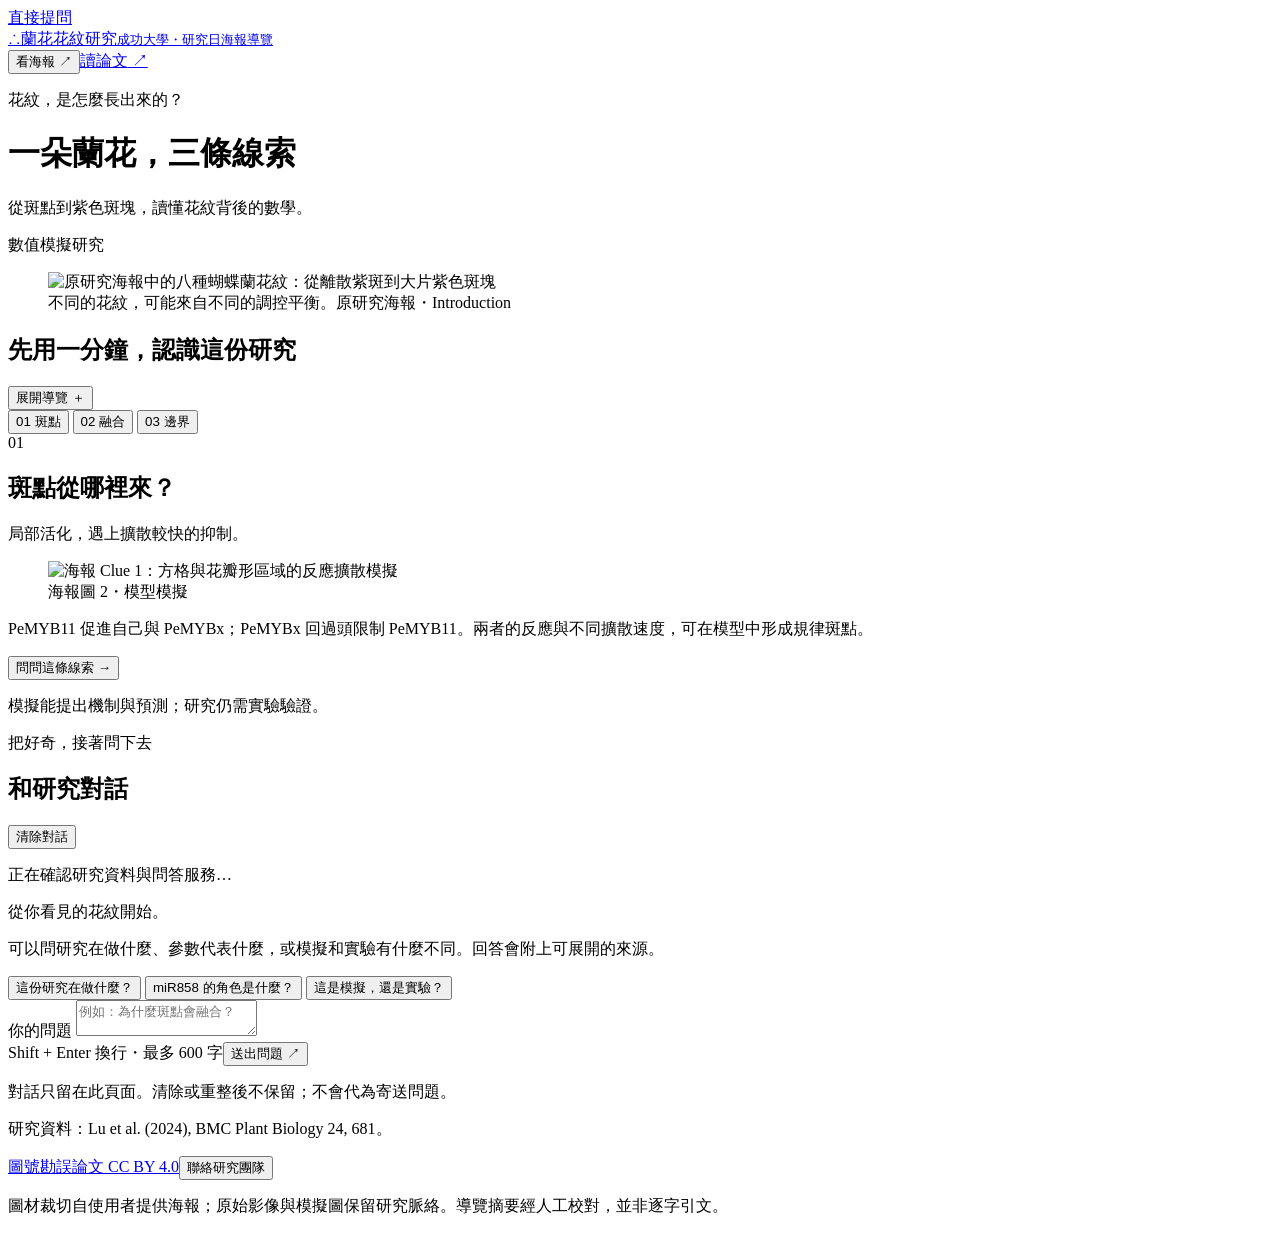
==== orchid/static/index.html @ 3900ee14 "feat: add orchid poster RAG guide v0.1.0" ====
<!doctype html>
<html lang="zh-Hant-TW">
<head>
  <meta charset="utf-8">
  <meta name="viewport" content="width=device-width,initial-scale=1,viewport-fit=cover">
  <meta name="theme-color" content="#f6f3f5">
  <meta name="description" content="蘭花研究日海報導覽。從三條線索理解反應擴散模型，並透過有來源的本機問答探索花紋。">
  <title>蘭花花紋研究｜一朵蘭花，三條線索</title>
  <link rel="stylesheet" href="/style.css">
  <script src="/app.js" defer></script>
</head>
<body>
  <a class="skip" href="#question">直接提問</a>
  <header class="site-header">
    <a href="/" class="wordmark"><span class="mark" aria-hidden="true">∴</span><span>蘭花花紋研究<small>成功大學・研究日海報導覽</small></span></a>
    <nav aria-label="研究資料"><button type="button" id="poster-open">看海報<span aria-hidden="true"> ↗</span></button><a href="https://link.springer.com/article/10.1186/s12870-024-05305-z" target="_blank" rel="noopener noreferrer">讀論文<span aria-hidden="true"> ↗</span></a></nav>
  </header>
  <main class="canvas">
    <div class="heading-row"><div><p class="eyebrow">花紋，是怎麼長出來的？</p><h1>一朵蘭花，三條線索</h1><p class="subtitle">從斑點到紫色斑塊，讀懂花紋背後的數學。</p></div><span class="research-tag">數值模擬研究</span></div>
    <div class="workspace">
      <section class="field-guide" aria-labelledby="guide-heading">
        <figure class="flower-plate"><img src="/assets/flowers.webp" alt="原研究海報中的八種蝴蝶蘭花紋：從離散紫斑到大片紫色斑塊" width="964" height="480"><figcaption>不同的花紋，可能來自不同的調控平衡。<span>原研究海報・Introduction</span></figcaption></figure>
        <div class="intro-row"><h2 id="guide-heading">先用一分鐘，認識這份研究</h2><button type="button" id="intro-toggle" aria-expanded="false" aria-controls="intro-detail">展開導覽 <span aria-hidden="true">＋</span></button></div>
        <div id="intro-detail" class="intro-detail" hidden><p id="intro-text">這份研究以反應擴散模型探索蝴蝶蘭花紋，預測仍需實驗驗證。</p><div id="intro-sources" class="source-row"></div></div>
        <div class="clue-tabs" role="tablist" aria-label="研究的三條線索">
          <button role="tab" id="tab-clue1" aria-controls="clue-panel" aria-selected="true" data-clue="0">01 斑點</button>
          <button role="tab" id="tab-clue2" aria-controls="clue-panel" aria-selected="false" data-clue="1" tabindex="-1">02 融合</button>
          <button role="tab" id="tab-clue3" aria-controls="clue-panel" aria-selected="false" data-clue="2" tabindex="-1">03 邊界</button>
        </div>
        <article id="clue-panel" role="tabpanel" aria-labelledby="tab-clue1" class="clue-panel">
          <div class="clue-heading"><span id="clue-number">01</span><div><h2 id="clue-title">斑點從哪裡來？</h2><p id="clue-summary">局部活化，遇上擴散較快的抑制。</p></div></div>
          <figure class="clue-figure"><img id="clue-image" src="/assets/clue1.webp" alt="海報 Clue 1：方格與花瓣形區域的反應擴散模擬" width="1400" height="430" loading="lazy"><figcaption id="clue-caption">海報圖 2・模型模擬</figcaption></figure>
          <p id="clue-detail">PeMYB11 促進自己與 PeMYBx；PeMYBx 回過頭限制 PeMYB11。兩者的反應與不同擴散速度，可在模型中形成規律斑點。</p>
          <div id="clue-sources" class="source-row"></div>
          <button type="button" class="ask-clue" id="ask-clue">問問這條線索 <span aria-hidden="true">→</span></button>
        </article>
        <p class="evidence-note">模擬能提出機制與預測；研究仍需實驗驗證。</p>
      </section>
      <section class="conversation" aria-labelledby="chat-heading">
        <div class="chat-title"><div><p class="eyebrow">把好奇，接著問下去</p><h2 id="chat-heading">和研究對話</h2></div><button type="button" id="clear-chat">清除對話</button></div>
        <p id="health" class="health" role="status">正在確認研究資料與問答服務…</p>
        <div id="messages" class="messages" role="log" aria-label="問答內容" aria-live="polite">
          <div class="welcome"><p>從你看見的花紋開始。</p><p>可以問研究在做什麼、參數代表什麼，或模擬和實驗有什麼不同。回答會附上可展開的來源。</p></div>
        </div>
        <div id="suggestions" class="suggestions" aria-label="建議問題">
          <button type="button" data-question="用簡單的方式介紹這份研究在做什麼。">這份研究在做什麼？</button>
          <button type="button" data-question="miR858 在模型中扮演什麼角色？">miR858 的角色是什麼？</button>
          <button type="button" data-question="這些花紋已經經過生物實驗驗證了嗎？">這是模擬，還是實驗？</button>
        </div>
        <form id="chat-form">
          <label for="question">你的問題</label>
          <textarea id="question" name="question" rows="2" maxlength="600" placeholder="例如：為什麼斑點會融合？" required></textarea>
          <div class="composer-bottom"><span id="input-help">Shift + Enter 換行・最多 600 字</span><button type="submit" id="send">送出問題 <span aria-hidden="true">↗</span></button></div>
          <p id="form-error" class="form-error" role="alert" hidden></p>
        </form>
        <p class="privacy">對話只留在此頁面。清除或重整後不保留；不會代為寄送問題。</p>
      </section>
    </div>
    <footer><p>研究資料：Lu et al. (2024), BMC Plant Biology 24, 681。</p><div><a href="https://link.springer.com/article/10.1186/s12870-024-05475-w" target="_blank" rel="noopener noreferrer">圖號勘誤</a><a href="https://creativecommons.org/licenses/by/4.0/" target="_blank" rel="noopener noreferrer">論文 CC BY 4.0</a><button type="button" data-source="P16">聯絡研究團隊</button></div><p class="credit">圖材裁切自使用者提供海報；原始影像與模擬圖保留研究脈絡。導覽摘要經人工校對，並非逐字引文。</p></footer>
  </main>
  <dialog id="source-dialog" aria-labelledby="source-title"><div class="dialog-head"><h2 id="source-title">來源資料</h2><button type="button" data-close="source-dialog" aria-label="關閉來源">關閉 ×</button></div><div id="source-content"></div></dialog>
  <dialog id="poster-dialog" class="poster-dialog" aria-labelledby="poster-title"><div class="dialog-head"><h2 id="poster-title">研究日海報</h2><button type="button" data-close="poster-dialog" aria-label="關閉海報">關閉 ×</button></div><p>海報圖 1–4 與論文圖號獨立。<a href="/api/documents/poster" target="_blank" rel="noopener noreferrer">開啟原始 PDF ↗</a></p><div class="poster-zoom"><img src="/assets/poster.png" alt="完整研究日海報：Introduction、Methods、三條線索與研究限制" width="1192" height="1684" loading="lazy"></div></dialog>
  <noscript><div class="noscript">三條線索的完整互動與問答需要 JavaScript。你仍可<a href="/api/documents/poster">閱讀完整研究海報 PDF</a>。</div></noscript>
</body>
</html>
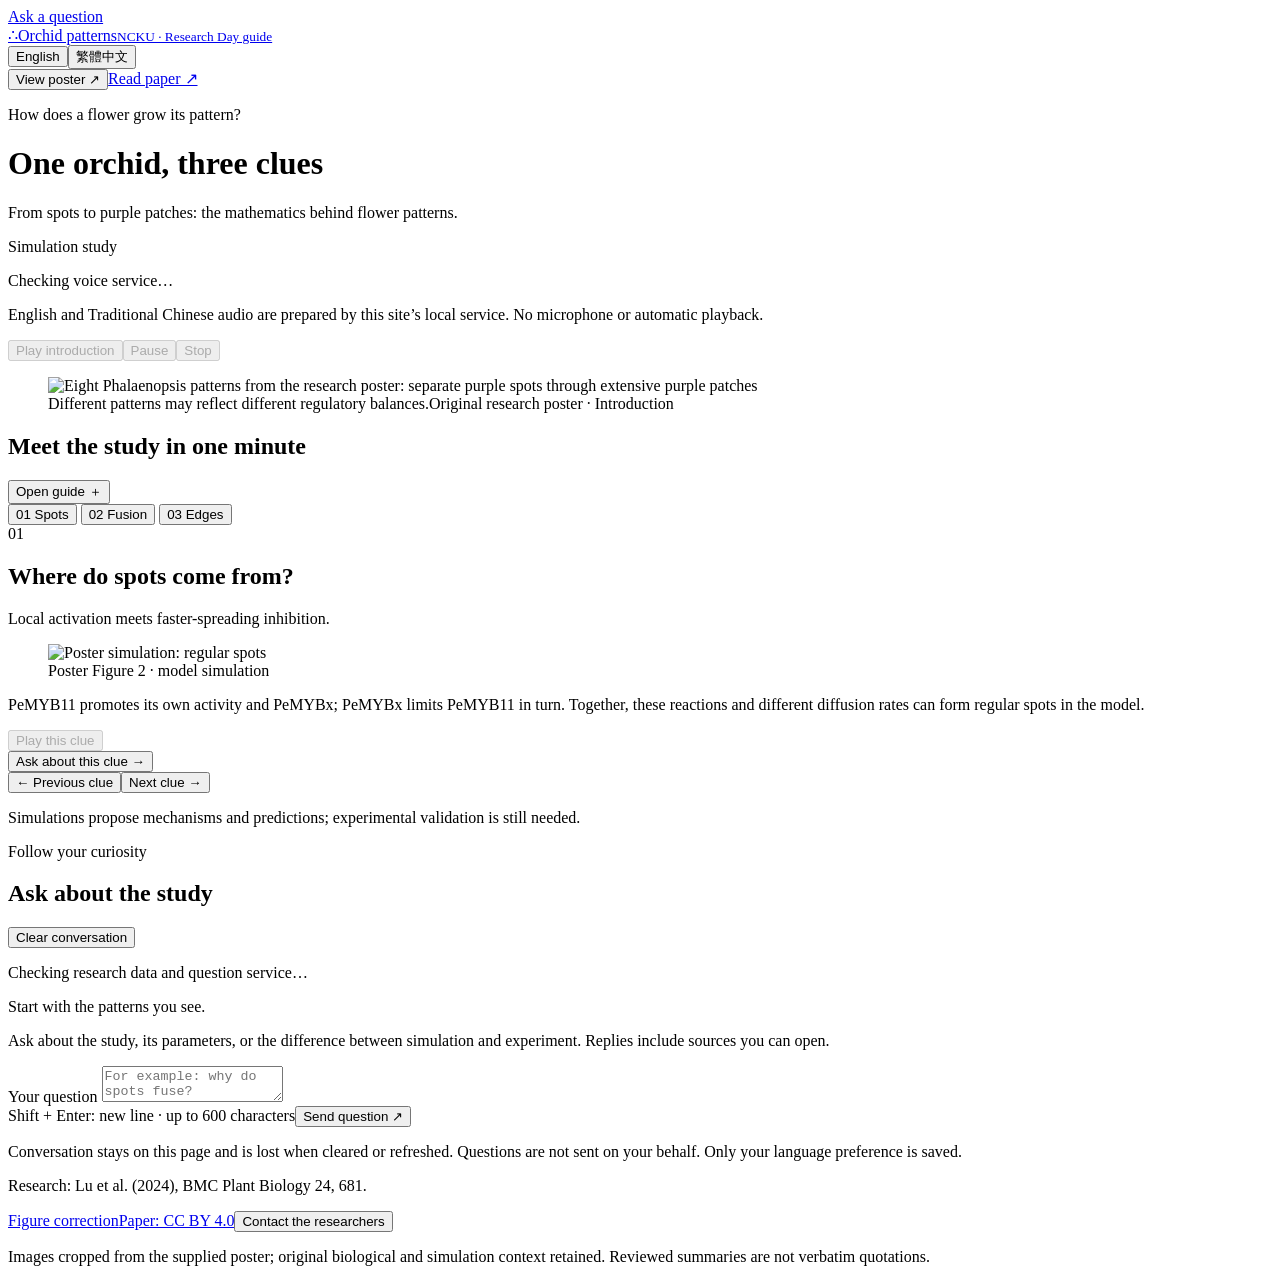
==== commit 31406822: "feat: preserve bilingual local audio guide baseline Add English-default and Traditional Chinese guid" ====
--- a/orchid/static/index.html
+++ b/orchid/static/index.html
@@ -1,65 +1,72 @@
 <!doctype html>
-<html lang="zh-Hant-TW">
+<html lang="en">
 <head>
   <meta charset="utf-8">
   <meta name="viewport" content="width=device-width,initial-scale=1,viewport-fit=cover">
   <meta name="theme-color" content="#f6f3f5">
-  <meta name="description" content="蘭花研究日海報導覽。從三條線索理解反應擴散模型，並透過有來源的本機問答探索花紋。">
-  <title>蘭花花紋研究｜一朵蘭花，三條線索</title>
+  <meta name="description" content="Explore orchid pigmentation through three clues, source-linked questions and a local voice guide.">
+  <title>Orchid patterns | One orchid, three clues</title>
   <link rel="stylesheet" href="/style.css">
+  <script src="/locale.js" defer></script>
+  <script src="/speech.js" defer></script>
   <script src="/app.js" defer></script>
 </head>
 <body>
-  <a class="skip" href="#question">直接提問</a>
+  <a class="skip" href="#question" data-i18n="skip">Ask a question</a>
   <header class="site-header">
-    <a href="/" class="wordmark"><span class="mark" aria-hidden="true">∴</span><span>蘭花花紋研究<small>成功大學・研究日海報導覽</small></span></a>
-    <nav aria-label="研究資料"><button type="button" id="poster-open">看海報<span aria-hidden="true"> ↗</span></button><a href="https://link.springer.com/article/10.1186/s12870-024-05305-z" target="_blank" rel="noopener noreferrer">讀論文<span aria-hidden="true"> ↗</span></a></nav>
+    <a href="/" class="wordmark"><span class="mark" aria-hidden="true">∴</span><span><span data-i18n="brand">Orchid patterns</span><small data-i18n="institution">NCKU · Research Day guide</small></span></a>
+    <div class="header-actions">
+      <div class="language-switch" role="group" aria-label="Language / 語言"><button type="button" data-language="en" aria-pressed="true" lang="en">English</button><button type="button" data-language="zh-TW" aria-pressed="false" lang="zh-Hant-TW">繁體中文</button></div>
+      <nav data-i18n-aria="researchNav" aria-label="Research sources"><button type="button" id="poster-open" data-i18n="posterOpen">View poster ↗</button><a href="https://link.springer.com/article/10.1186/s12870-024-05305-z" target="_blank" rel="noopener noreferrer" data-i18n="paperOpen">Read paper ↗</a></nav>
+    </div>
   </header>
   <main class="canvas">
-    <div class="heading-row"><div><p class="eyebrow">花紋，是怎麼長出來的？</p><h1>一朵蘭花，三條線索</h1><p class="subtitle">從斑點到紫色斑塊，讀懂花紋背後的數學。</p></div><span class="research-tag">數值模擬研究</span></div>
+    <div class="heading-row"><div><p class="eyebrow" data-i18n="eyebrow">How does a flower grow its pattern?</p><h1 data-i18n="title">One orchid, three clues</h1><p class="subtitle" data-i18n="subtitle">From spots to purple patches: the mathematics behind flower patterns.</p></div><span class="research-tag" data-i18n="researchTag">Simulation study</span></div>
+    <section class="speech-controls" data-i18n-aria="speechLabel" aria-label="Voice guide">
+      <div><p id="speech-status" role="status" aria-live="polite">Checking voice service…</p><p class="speech-policy" data-i18n="speechPolicy">English and Traditional Chinese audio are prepared by this site’s local service. No microphone or automatic playback.</p></div>
+      <div class="speech-actions"><button type="button" id="play-intro" class="play-button" data-play="intro" data-i18n="playIntro" disabled>Play introduction</button><button id="speech-pause" type="button" data-i18n="pause" disabled>Pause</button><button id="speech-stop" type="button" data-i18n="stop" disabled>Stop</button></div>
+    </section>
     <div class="workspace">
       <section class="field-guide" aria-labelledby="guide-heading">
-        <figure class="flower-plate"><img src="/assets/flowers.webp" alt="原研究海報中的八種蝴蝶蘭花紋：從離散紫斑到大片紫色斑塊" width="964" height="480"><figcaption>不同的花紋，可能來自不同的調控平衡。<span>原研究海報・Introduction</span></figcaption></figure>
-        <div class="intro-row"><h2 id="guide-heading">先用一分鐘，認識這份研究</h2><button type="button" id="intro-toggle" aria-expanded="false" aria-controls="intro-detail">展開導覽 <span aria-hidden="true">＋</span></button></div>
-        <div id="intro-detail" class="intro-detail" hidden><p id="intro-text">這份研究以反應擴散模型探索蝴蝶蘭花紋，預測仍需實驗驗證。</p><div id="intro-sources" class="source-row"></div></div>
-        <div class="clue-tabs" role="tablist" aria-label="研究的三條線索">
-          <button role="tab" id="tab-clue1" aria-controls="clue-panel" aria-selected="true" data-clue="0">01 斑點</button>
-          <button role="tab" id="tab-clue2" aria-controls="clue-panel" aria-selected="false" data-clue="1" tabindex="-1">02 融合</button>
-          <button role="tab" id="tab-clue3" aria-controls="clue-panel" aria-selected="false" data-clue="2" tabindex="-1">03 邊界</button>
+        <figure class="flower-plate"><img src="/assets/flowers.webp" data-i18n-alt="flowerAlt" alt="Eight Phalaenopsis patterns from the research poster: separate purple spots through extensive purple patches" width="964" height="480"><figcaption><span class="flower-caption" data-i18n="flowerCaption">Different patterns may reflect different regulatory balances.</span><span data-i18n="flowerCredit">Original research poster · Introduction</span></figcaption></figure>
+        <div class="intro-row"><h2 id="guide-heading" data-i18n="guideHeading">Meet the study in one minute</h2><button type="button" id="intro-toggle" aria-expanded="false" aria-controls="intro-detail">Open guide ＋</button></div>
+        <div id="intro-detail" class="intro-detail" hidden><p id="intro-text">This study explores Phalaenopsis patterns with a reaction–diffusion model. Predictions still need experimental validation.</p><div id="intro-sources" class="source-row"></div></div>
+        <div class="clue-tabs" role="tablist" data-i18n-aria="clueTabs" aria-label="Three research clues">
+          <button role="tab" id="tab-clue1" aria-controls="clue-panel" aria-selected="true" data-clue="0">01 Spots</button>
+          <button role="tab" id="tab-clue2" aria-controls="clue-panel" aria-selected="false" data-clue="1" tabindex="-1">02 Fusion</button>
+          <button role="tab" id="tab-clue3" aria-controls="clue-panel" aria-selected="false" data-clue="2" tabindex="-1">03 Edges</button>
         </div>
         <article id="clue-panel" role="tabpanel" aria-labelledby="tab-clue1" class="clue-panel">
-          <div class="clue-heading"><span id="clue-number">01</span><div><h2 id="clue-title">斑點從哪裡來？</h2><p id="clue-summary">局部活化，遇上擴散較快的抑制。</p></div></div>
-          <figure class="clue-figure"><img id="clue-image" src="/assets/clue1.webp" alt="海報 Clue 1：方格與花瓣形區域的反應擴散模擬" width="1400" height="430" loading="lazy"><figcaption id="clue-caption">海報圖 2・模型模擬</figcaption></figure>
-          <p id="clue-detail">PeMYB11 促進自己與 PeMYBx；PeMYBx 回過頭限制 PeMYB11。兩者的反應與不同擴散速度，可在模型中形成規律斑點。</p>
+          <div class="clue-heading"><span id="clue-number">01</span><div><h2 id="clue-title">Where do spots come from?</h2><p id="clue-summary">Local activation meets faster-spreading inhibition.</p></div></div>
+          <figure class="clue-figure"><img id="clue-image" src="/assets/clue1.webp" alt="Poster simulation: regular spots" width="1400" height="430" loading="lazy"><figcaption id="clue-caption">Poster Figure 2 · model simulation</figcaption></figure>
+          <p id="clue-detail">PeMYB11 promotes its own activity and PeMYBx; PeMYBx limits PeMYB11 in turn. Together, these reactions and different diffusion rates can form regular spots in the model.</p>
+          <button type="button" id="play-clue" class="play-button" data-play="clue" data-i18n="playClue" disabled>Play this clue</button>
           <div id="clue-sources" class="source-row"></div>
-          <button type="button" class="ask-clue" id="ask-clue">問問這條線索 <span aria-hidden="true">→</span></button>
+          <button type="button" class="ask-clue" id="ask-clue" data-i18n="askClue">Ask about this clue →</button>
+          <div class="clue-navigation"><button type="button" id="previous-clue" data-i18n="previous">← Previous clue</button><button type="button" id="next-clue" data-i18n="next">Next clue →</button></div>
         </article>
-        <p class="evidence-note">模擬能提出機制與預測；研究仍需實驗驗證。</p>
+        <p class="evidence-note" data-i18n="evidenceNote">Simulations propose mechanisms and predictions; experimental validation is still needed.</p>
       </section>
       <section class="conversation" aria-labelledby="chat-heading">
-        <div class="chat-title"><div><p class="eyebrow">把好奇，接著問下去</p><h2 id="chat-heading">和研究對話</h2></div><button type="button" id="clear-chat">清除對話</button></div>
-        <p id="health" class="health" role="status">正在確認研究資料與問答服務…</p>
-        <div id="messages" class="messages" role="log" aria-label="問答內容" aria-live="polite">
-          <div class="welcome"><p>從你看見的花紋開始。</p><p>可以問研究在做什麼、參數代表什麼，或模擬和實驗有什麼不同。回答會附上可展開的來源。</p></div>
+        <div class="chat-title"><div><p class="eyebrow" data-i18n="chatEyebrow">Follow your curiosity</p><h2 id="chat-heading" data-i18n="chatHeading">Ask about the study</h2></div><button type="button" id="clear-chat" data-i18n="clear">Clear conversation</button></div>
+        <p id="health" class="health" role="status" data-i18n="checking">Checking research data and question service…</p>
+        <div id="messages" class="messages" role="log" data-i18n-aria="messagesLabel" aria-label="Questions and answers" aria-live="polite">
+          <div class="welcome"><p data-i18n="welcomeTitle">Start with the patterns you see.</p><p data-i18n="welcomeBody">Ask about the study, its parameters, or the difference between simulation and experiment. Replies include sources you can open.</p></div>
         </div>
-        <div id="suggestions" class="suggestions" aria-label="建議問題">
-          <button type="button" data-question="用簡單的方式介紹這份研究在做什麼。">這份研究在做什麼？</button>
-          <button type="button" data-question="miR858 在模型中扮演什麼角色？">miR858 的角色是什麼？</button>
-          <button type="button" data-question="這些花紋已經經過生物實驗驗證了嗎？">這是模擬，還是實驗？</button>
-        </div>
+        <div id="suggestions" class="suggestions" data-i18n-aria="suggestionsLabel" aria-label="Suggested questions"></div>
         <form id="chat-form">
-          <label for="question">你的問題</label>
-          <textarea id="question" name="question" rows="2" maxlength="600" placeholder="例如：為什麼斑點會融合？" required></textarea>
-          <div class="composer-bottom"><span id="input-help">Shift + Enter 換行・最多 600 字</span><button type="submit" id="send">送出問題 <span aria-hidden="true">↗</span></button></div>
+          <label for="question" data-i18n="questionLabel">Your question</label>
+          <textarea id="question" name="question" rows="2" maxlength="600" placeholder="For example: why do spots fuse?" required aria-describedby="input-help"></textarea>
+          <div class="composer-bottom"><span id="input-help" data-i18n="inputHelp">Shift + Enter: new line · up to 600 characters</span><button type="submit" id="send">Send question ↗</button></div>
           <p id="form-error" class="form-error" role="alert" hidden></p>
         </form>
-        <p class="privacy">對話只留在此頁面。清除或重整後不保留；不會代為寄送問題。</p>
+        <p class="privacy" data-i18n="privacy">Conversation stays on this page and is lost when cleared or refreshed. Questions are not sent on your behalf. Only your language preference is saved.</p>
       </section>
     </div>
-    <footer><p>研究資料：Lu et al. (2024), BMC Plant Biology 24, 681。</p><div><a href="https://link.springer.com/article/10.1186/s12870-024-05475-w" target="_blank" rel="noopener noreferrer">圖號勘誤</a><a href="https://creativecommons.org/licenses/by/4.0/" target="_blank" rel="noopener noreferrer">論文 CC BY 4.0</a><button type="button" data-source="P16">聯絡研究團隊</button></div><p class="credit">圖材裁切自使用者提供海報；原始影像與模擬圖保留研究脈絡。導覽摘要經人工校對，並非逐字引文。</p></footer>
+    <footer><p data-i18n="footerSource">Research: Lu et al. (2024), BMC Plant Biology 24, 681.</p><div><a href="https://link.springer.com/article/10.1186/s12870-024-05475-w" target="_blank" rel="noopener noreferrer" data-i18n="correction">Figure correction</a><a href="https://creativecommons.org/licenses/by/4.0/" target="_blank" rel="noopener noreferrer" data-i18n="license">Paper: CC BY 4.0</a><button type="button" data-source="P16" data-i18n="contact">Contact the researchers</button></div><p class="credit" data-i18n="credit">Images cropped from the supplied poster; original biological and simulation context retained. Reviewed summaries are not verbatim quotations.</p></footer>
   </main>
-  <dialog id="source-dialog" aria-labelledby="source-title"><div class="dialog-head"><h2 id="source-title">來源資料</h2><button type="button" data-close="source-dialog" aria-label="關閉來源">關閉 ×</button></div><div id="source-content"></div></dialog>
-  <dialog id="poster-dialog" class="poster-dialog" aria-labelledby="poster-title"><div class="dialog-head"><h2 id="poster-title">研究日海報</h2><button type="button" data-close="poster-dialog" aria-label="關閉海報">關閉 ×</button></div><p>海報圖 1–4 與論文圖號獨立。<a href="/api/documents/poster" target="_blank" rel="noopener noreferrer">開啟原始 PDF ↗</a></p><div class="poster-zoom"><img src="/assets/poster.png" alt="完整研究日海報：Introduction、Methods、三條線索與研究限制" width="1192" height="1684" loading="lazy"></div></dialog>
-  <noscript><div class="noscript">三條線索的完整互動與問答需要 JavaScript。你仍可<a href="/api/documents/poster">閱讀完整研究海報 PDF</a>。</div></noscript>
+  <dialog id="source-dialog" aria-labelledby="source-title"><div class="dialog-head"><h2 id="source-title" data-i18n="sourceTitle">Source information</h2><button type="button" data-close="source-dialog" data-i18n="close" data-i18n-aria="sourceClose" aria-label="Close source">Close ×</button></div><div id="source-content"></div></dialog>
+  <dialog id="poster-dialog" class="poster-dialog" aria-labelledby="poster-title"><div class="dialog-head"><h2 id="poster-title" data-i18n="posterTitle">Research Day poster</h2><button type="button" data-close="poster-dialog" data-i18n="close" data-i18n-aria="posterClose" aria-label="Close poster">Close ×</button></div><p><span data-i18n="posterNote">Poster Figures 1–4 use their own numbering, separate from the paper.</span> <a href="/api/documents/poster" target="_blank" rel="noopener noreferrer" data-i18n="posterPdf">Open original PDF ↗</a></p><div class="poster-zoom"><img src="/assets/poster.png" data-i18n-alt="posterAlt" alt="Complete research poster: Introduction, Methods, three clues and study limitations" width="1192" height="1684" loading="lazy"></div></dialog>
+  <noscript><div class="noscript">Interactive clues and questions need JavaScript. <a href="/api/documents/poster">Read the original poster PDF / 閱讀研究海報</a>.</div></noscript>
 </body>
 </html>
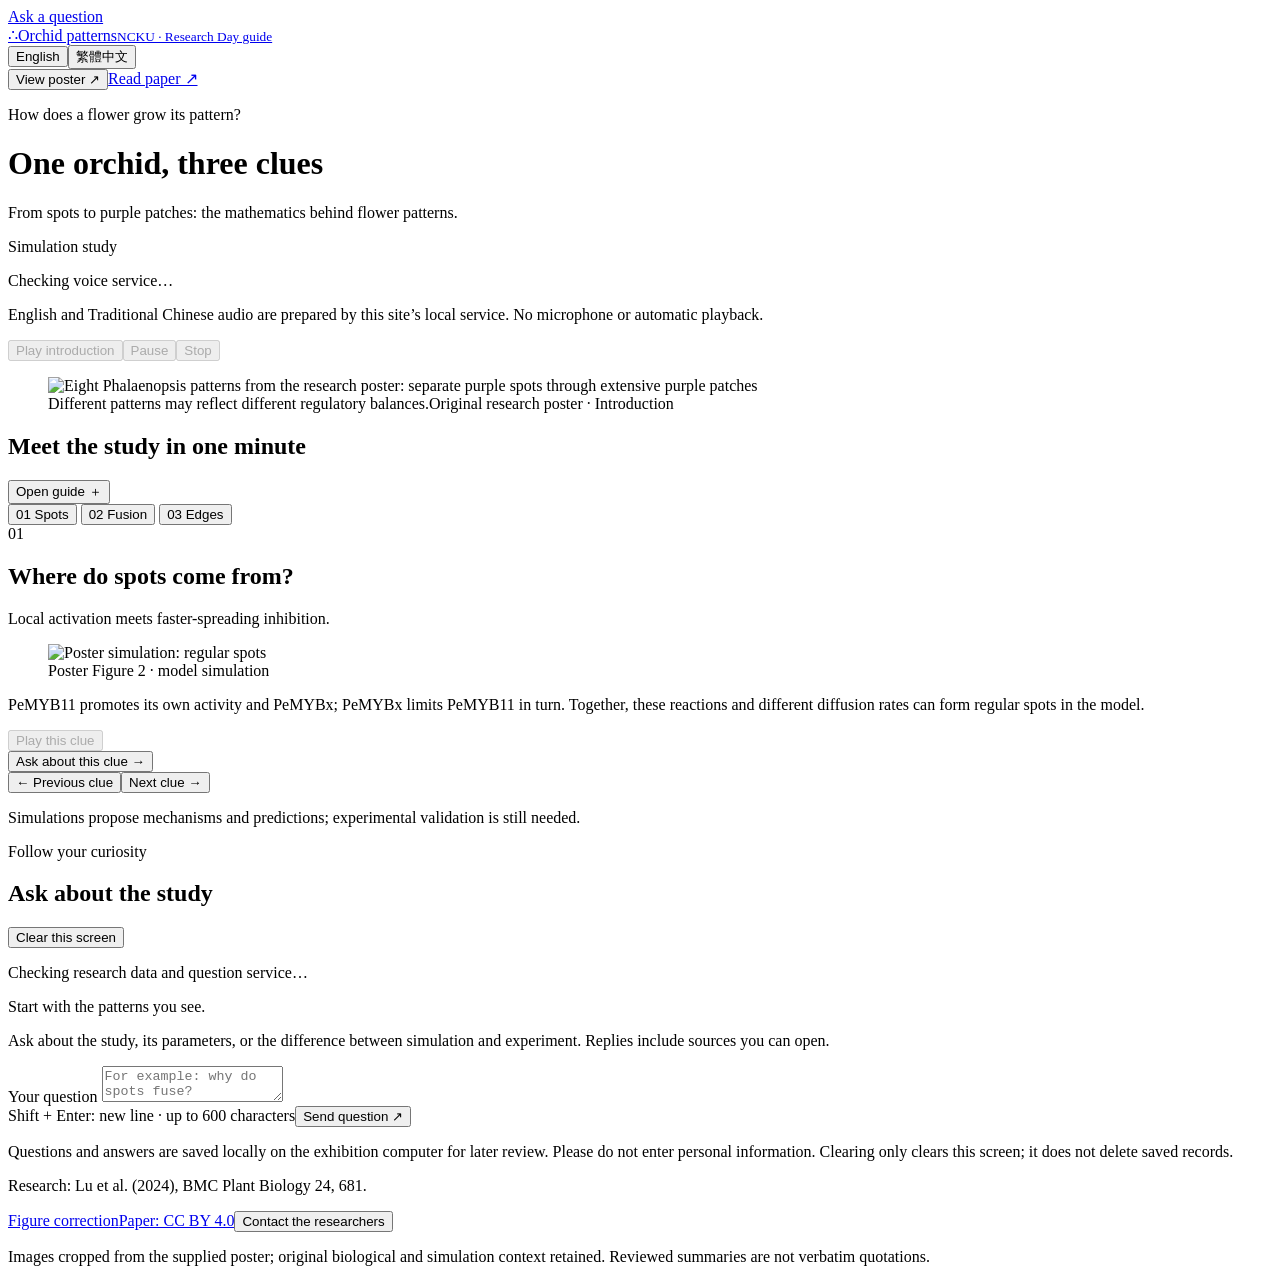
==== commit 41c020ce: "feat: preserve updated poster guide and visitor feedback" ====
--- a/orchid/static/index.html
+++ b/orchid/static/index.html
@@ -48,7 +48,7 @@
         <p class="evidence-note" data-i18n="evidenceNote">Simulations propose mechanisms and predictions; experimental validation is still needed.</p>
       </section>
       <section class="conversation" aria-labelledby="chat-heading">
-        <div class="chat-title"><div><p class="eyebrow" data-i18n="chatEyebrow">Follow your curiosity</p><h2 id="chat-heading" data-i18n="chatHeading">Ask about the study</h2></div><button type="button" id="clear-chat" data-i18n="clear">Clear conversation</button></div>
+        <div class="chat-title"><div><p class="eyebrow" data-i18n="chatEyebrow">Follow your curiosity</p><h2 id="chat-heading" data-i18n="chatHeading">Ask about the study</h2></div><button type="button" id="clear-chat" data-i18n="clear">Clear this screen</button></div>
         <p id="health" class="health" role="status" data-i18n="checking">Checking research data and question service…</p>
         <div id="messages" class="messages" role="log" data-i18n-aria="messagesLabel" aria-label="Questions and answers" aria-live="polite">
           <div class="welcome"><p data-i18n="welcomeTitle">Start with the patterns you see.</p><p data-i18n="welcomeBody">Ask about the study, its parameters, or the difference between simulation and experiment. Replies include sources you can open.</p></div>
@@ -60,7 +60,7 @@
           <div class="composer-bottom"><span id="input-help" data-i18n="inputHelp">Shift + Enter: new line · up to 600 characters</span><button type="submit" id="send">Send question ↗</button></div>
           <p id="form-error" class="form-error" role="alert" hidden></p>
         </form>
-        <p class="privacy" data-i18n="privacy">Conversation stays on this page and is lost when cleared or refreshed. Questions are not sent on your behalf. Only your language preference is saved.</p>
+        <p class="privacy" data-i18n="privacy">Questions and answers are saved locally on the exhibition computer for later review. Please do not enter personal information. Clearing only clears this screen; it does not delete saved records.</p>
       </section>
     </div>
     <footer><p data-i18n="footerSource">Research: Lu et al. (2024), BMC Plant Biology 24, 681.</p><div><a href="https://link.springer.com/article/10.1186/s12870-024-05475-w" target="_blank" rel="noopener noreferrer" data-i18n="correction">Figure correction</a><a href="https://creativecommons.org/licenses/by/4.0/" target="_blank" rel="noopener noreferrer" data-i18n="license">Paper: CC BY 4.0</a><button type="button" data-source="P16" data-i18n="contact">Contact the researchers</button></div><p class="credit" data-i18n="credit">Images cropped from the supplied poster; original biological and simulation context retained. Reviewed summaries are not verbatim quotations.</p></footer>
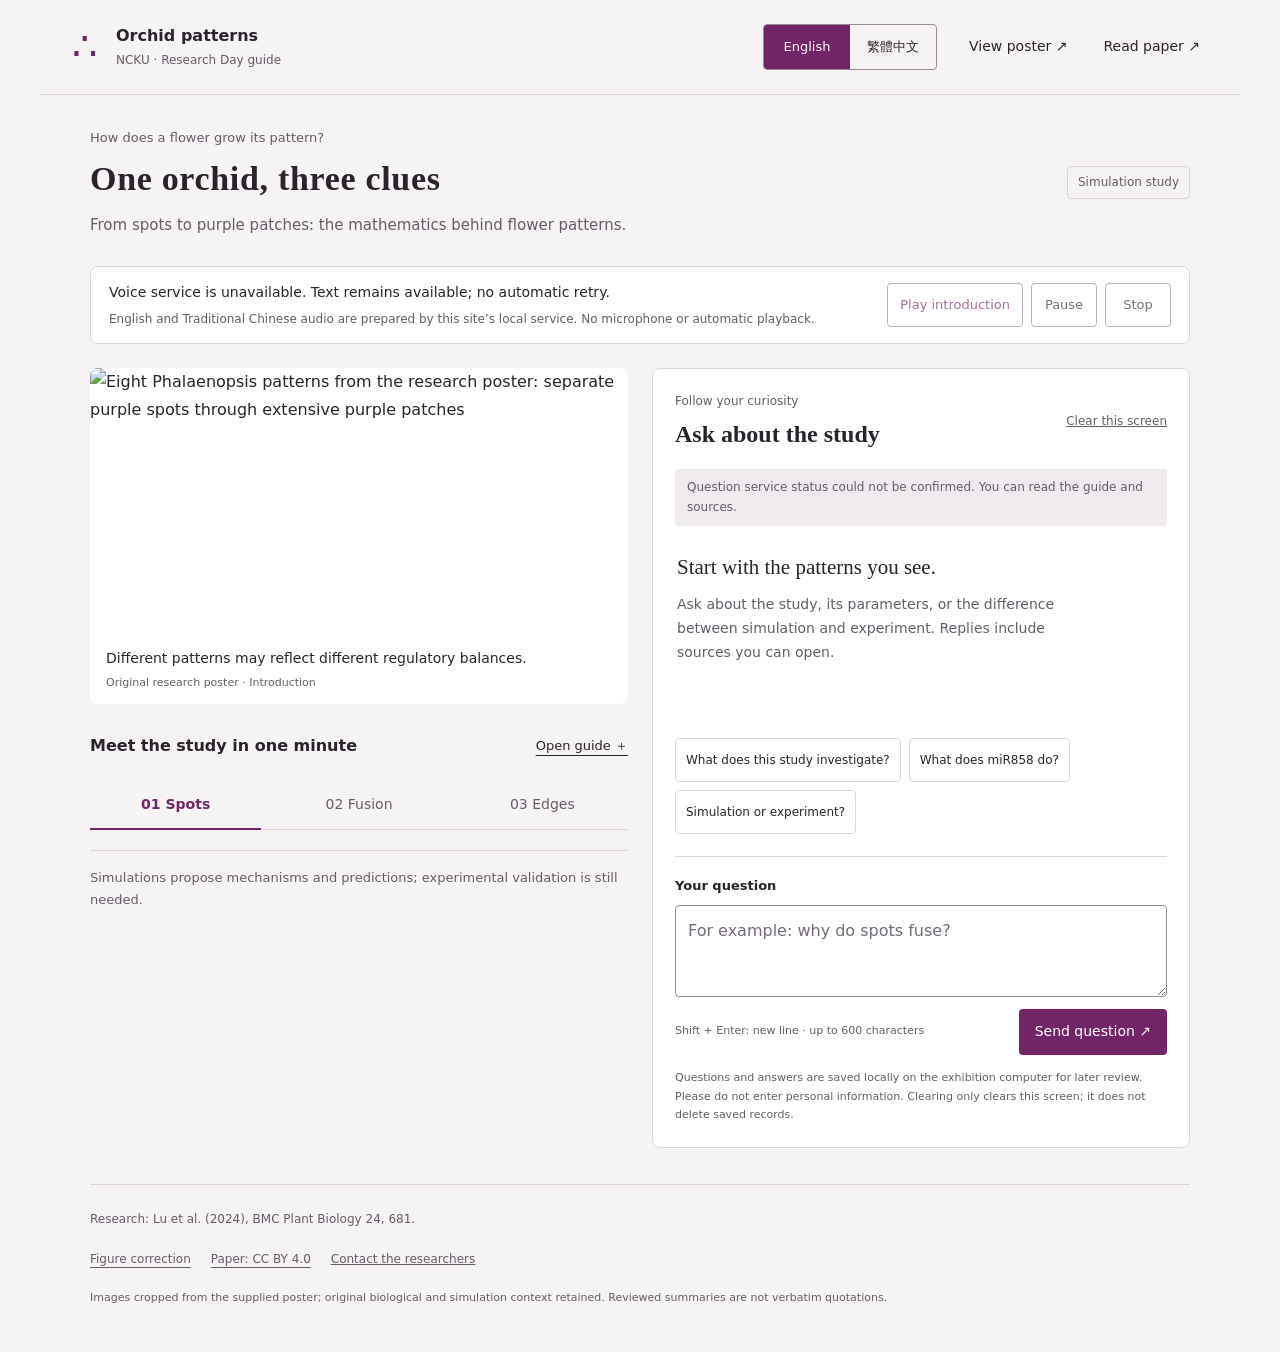
==== commit 683a13b4: "feat: add portable Ubuntu deployment package" ====
--- a/orchid/static/index.html
+++ b/orchid/static/index.html
@@ -6,15 +6,16 @@
   <meta name="theme-color" content="#f6f3f5">
   <meta name="description" content="Explore orchid pigmentation through three clues, source-linked questions and a local voice guide.">
   <title>Orchid patterns | One orchid, three clues</title>
-  <link rel="stylesheet" href="/style.css">
-  <script src="/locale.js" defer></script>
-  <script src="/speech.js" defer></script>
-  <script src="/app.js" defer></script>
+  <link rel="stylesheet" href="./style.css">
+  <script src="./urls.js" defer></script>
+  <script src="./locale.js" defer></script>
+  <script src="./speech.js" defer></script>
+  <script src="./app.js" defer></script>
 </head>
 <body>
   <a class="skip" href="#question" data-i18n="skip">Ask a question</a>
   <header class="site-header">
-    <a href="/" class="wordmark"><span class="mark" aria-hidden="true">∴</span><span><span data-i18n="brand">Orchid patterns</span><small data-i18n="institution">NCKU · Research Day guide</small></span></a>
+    <a href="./" class="wordmark"><span class="mark" aria-hidden="true">∴</span><span><span data-i18n="brand">Orchid patterns</span><small data-i18n="institution">NCKU · Research Day guide</small></span></a>
     <div class="header-actions">
       <div class="language-switch" role="group" aria-label="Language / 語言"><button type="button" data-language="en" aria-pressed="true" lang="en">English</button><button type="button" data-language="zh-TW" aria-pressed="false" lang="zh-Hant-TW">繁體中文</button></div>
       <nav data-i18n-aria="researchNav" aria-label="Research sources"><button type="button" id="poster-open" data-i18n="posterOpen">View poster ↗</button><a href="https://link.springer.com/article/10.1186/s12870-024-05305-z" target="_blank" rel="noopener noreferrer" data-i18n="paperOpen">Read paper ↗</a></nav>
@@ -28,7 +29,7 @@
     </section>
     <div class="workspace">
       <section class="field-guide" aria-labelledby="guide-heading">
-        <figure class="flower-plate"><img src="/assets/flowers.webp" data-i18n-alt="flowerAlt" alt="Eight Phalaenopsis patterns from the research poster: separate purple spots through extensive purple patches" width="964" height="480"><figcaption><span class="flower-caption" data-i18n="flowerCaption">Different patterns may reflect different regulatory balances.</span><span data-i18n="flowerCredit">Original research poster · Introduction</span></figcaption></figure>
+        <figure class="flower-plate"><img src="./assets/flowers.webp" data-i18n-alt="flowerAlt" alt="Eight Phalaenopsis patterns from the research poster: separate purple spots through extensive purple patches" width="964" height="480"><figcaption><span class="flower-caption" data-i18n="flowerCaption">Different patterns may reflect different regulatory balances.</span><span data-i18n="flowerCredit">Original research poster · Introduction</span></figcaption></figure>
         <div class="intro-row"><h2 id="guide-heading" data-i18n="guideHeading">Meet the study in one minute</h2><button type="button" id="intro-toggle" aria-expanded="false" aria-controls="intro-detail">Open guide ＋</button></div>
         <div id="intro-detail" class="intro-detail" hidden><p id="intro-text">This study explores Phalaenopsis patterns with a reaction–diffusion model. Predictions still need experimental validation.</p><div id="intro-sources" class="source-row"></div></div>
         <div class="clue-tabs" role="tablist" data-i18n-aria="clueTabs" aria-label="Three research clues">
@@ -38,7 +39,7 @@
         </div>
         <article id="clue-panel" role="tabpanel" aria-labelledby="tab-clue1" class="clue-panel">
           <div class="clue-heading"><span id="clue-number">01</span><div><h2 id="clue-title">Where do spots come from?</h2><p id="clue-summary">Local activation meets faster-spreading inhibition.</p></div></div>
-          <figure class="clue-figure"><img id="clue-image" src="/assets/clue1.webp" alt="Poster simulation: regular spots" width="1400" height="430" loading="lazy"><figcaption id="clue-caption">Poster Figure 2 · model simulation</figcaption></figure>
+          <figure class="clue-figure"><img id="clue-image" src="./assets/clue1.webp" alt="Poster simulation: regular spots" width="1400" height="430" loading="lazy"><figcaption id="clue-caption">Poster Figure 2 · model simulation</figcaption></figure>
           <p id="clue-detail">PeMYB11 promotes its own activity and PeMYBx; PeMYBx limits PeMYB11 in turn. Together, these reactions and different diffusion rates can form regular spots in the model.</p>
           <button type="button" id="play-clue" class="play-button" data-play="clue" data-i18n="playClue" disabled>Play this clue</button>
           <div id="clue-sources" class="source-row"></div>
@@ -66,7 +67,7 @@
     <footer><p data-i18n="footerSource">Research: Lu et al. (2024), BMC Plant Biology 24, 681.</p><div><a href="https://link.springer.com/article/10.1186/s12870-024-05475-w" target="_blank" rel="noopener noreferrer" data-i18n="correction">Figure correction</a><a href="https://creativecommons.org/licenses/by/4.0/" target="_blank" rel="noopener noreferrer" data-i18n="license">Paper: CC BY 4.0</a><button type="button" data-source="P16" data-i18n="contact">Contact the researchers</button></div><p class="credit" data-i18n="credit">Images cropped from the supplied poster; original biological and simulation context retained. Reviewed summaries are not verbatim quotations.</p></footer>
   </main>
   <dialog id="source-dialog" aria-labelledby="source-title"><div class="dialog-head"><h2 id="source-title" data-i18n="sourceTitle">Source information</h2><button type="button" data-close="source-dialog" data-i18n="close" data-i18n-aria="sourceClose" aria-label="Close source">Close ×</button></div><div id="source-content"></div></dialog>
-  <dialog id="poster-dialog" class="poster-dialog" aria-labelledby="poster-title"><div class="dialog-head"><h2 id="poster-title" data-i18n="posterTitle">Research Day poster</h2><button type="button" data-close="poster-dialog" data-i18n="close" data-i18n-aria="posterClose" aria-label="Close poster">Close ×</button></div><p><span data-i18n="posterNote">Poster Figures 1–4 use their own numbering, separate from the paper.</span> <a href="/api/documents/poster" target="_blank" rel="noopener noreferrer" data-i18n="posterPdf">Open original PDF ↗</a></p><div class="poster-zoom"><img src="/assets/poster.png" data-i18n-alt="posterAlt" alt="Complete research poster: Introduction, Methods, three clues and study limitations" width="1192" height="1684" loading="lazy"></div></dialog>
-  <noscript><div class="noscript">Interactive clues and questions need JavaScript. <a href="/api/documents/poster">Read the original poster PDF / 閱讀研究海報</a>.</div></noscript>
+  <dialog id="poster-dialog" class="poster-dialog" aria-labelledby="poster-title"><div class="dialog-head"><h2 id="poster-title" data-i18n="posterTitle">Research Day poster</h2><button type="button" data-close="poster-dialog" data-i18n="close" data-i18n-aria="posterClose" aria-label="Close poster">Close ×</button></div><p><span data-i18n="posterNote">Poster Figures 1–4 use their own numbering, separate from the paper.</span> <a href="./api/documents/poster" target="_blank" rel="noopener noreferrer" data-i18n="posterPdf">Open original PDF ↗</a></p><div class="poster-zoom"><img src="./assets/poster.png" data-i18n-alt="posterAlt" alt="Complete research poster: Introduction, Methods, three clues and study limitations" width="1192" height="1684" loading="lazy"></div></dialog>
+  <noscript><div class="noscript">Interactive clues and questions need JavaScript. <a href="./api/documents/poster">Read the original poster PDF / 閱讀研究海報</a>.</div></noscript>
 </body>
 </html>
--- a/orchid/static/style.css
+++ b/orchid/static/style.css
@@ -0,0 +1,10 @@
+:root{--ground:#f6f3f5;--surface:#fff;--raised:#eeeaee;--text:#29242b;--muted:#645d67;--faint:#726a75;--accent:#722566;--accent-pale:#f3e8f1;--border:#ddd5de;--control:#968a99;--positive:#285c46;--negative:#a13a37;--font:"Noto Sans TC","Microsoft JhengHei",system-ui,sans-serif;--serif:"Noto Serif TC","PMingLiU",Georgia,serif;--gap:24px;--radius:8px;--press:140ms}
+*{box-sizing:border-box}body{margin:0;color:var(--text);background:var(--ground);font:16px/1.7 var(--font);-webkit-text-size-adjust:100%}a{color:inherit;text-underline-offset:4px}button,input,textarea{font:inherit}button,a{-webkit-tap-highlight-color:transparent}button{color:inherit;cursor:pointer}button:disabled{cursor:wait;opacity:.65}button,a,textarea{transition:background-color var(--press),border-color var(--press),color var(--press)}button:active,a:active{opacity:.78}button:focus-visible,a:focus-visible,textarea:focus-visible{outline:3px solid var(--accent);outline-offset:4px}button{border:0;background:transparent;min-height:44px;padding:8px 12px}h1,h2,p,figure{margin:0}h1,h2{line-height:1.4}h1{font:600 clamp(25px,2.7vw,34px)/1.4 var(--serif);letter-spacing:.02em}h2{font-size:18px;font-weight:600}.skip{position:fixed;left:16px;top:-100px;background:var(--surface);padding:12px;z-index:10}.skip:focus{top:10px}.site-header{max-width:1200px;margin:auto;display:flex;align-items:center;justify-content:space-between;padding:24px 32px;border-bottom:1px solid var(--border);gap:16px}.wordmark{display:flex;align-items:center;gap:12px;text-decoration:none;font-weight:600;font-size:16px;line-height:1.4}.wordmark small{display:block;font-size:12px;font-weight:400;color:var(--muted);margin-top:5px}.mark{font:40px/.8 Georgia,serif;color:var(--accent);width:32px}.site-header nav{display:flex;gap:16px;font-size:14px;align-items:center}.site-header nav a{text-decoration:none;padding:10px 8px;min-height:44px}.site-header nav a:hover,nav button:hover{color:var(--accent)}.canvas{max-width:1164px;padding:32px;margin:auto}.heading-row{display:flex;align-items:center;justify-content:space-between;gap:24px;margin-bottom:28px}.eyebrow{font-size:13px;color:var(--muted);margin-bottom:6px}.subtitle{color:var(--muted);margin-top:10px;font-size:15px}.research-tag{white-space:nowrap;border:1px solid var(--border);font-size:12px;padding:5px 10px;color:var(--muted);border-radius:4px}.workspace{display:grid;grid-template-columns:1fr 1fr;gap:var(--gap);align-items:start}/* 1100px canvas = 538px + 24px gutter + 538px. Both columns share the same outer edges. */.field-guide{min-width:0}.flower-plate{background:var(--surface);border-radius:var(--radius);overflow:hidden}.flower-plate>img{width:100%;height:auto;display:block;aspect-ratio:2.02;object-fit:cover}.flower-plate figcaption{padding:12px 16px;font-size:14px}.flower-plate figcaption span{display:block;color:var(--muted);font-size:11px;margin-top:3px}.intro-row{display:flex;align-items:center;justify-content:space-between;gap:12px;margin:20px 0 12px}.intro-row h2{font-size:16px}.intro-row button{font-size:13px;white-space:nowrap;padding-right:0;text-decoration:underline;text-underline-offset:5px}.intro-detail{background:var(--surface);padding:18px;margin:12px 0 20px;border-radius:var(--radius);font-size:15px}.clue-tabs{display:flex;border-bottom:1px solid var(--border);gap:12px;margin:14px 0 20px}.clue-tabs button{flex:1;border-bottom:2px solid transparent;min-height:48px;color:var(--muted);font-size:14px;margin-bottom:-1px;border-radius:0}.clue-tabs [aria-selected=true]{color:var(--accent);border-color:var(--accent);font-weight:600}.clue-tabs button:hover{background:var(--raised)}.clue-panel{padding:0 0 20px}.clue-heading{display:flex;align-items:flex-start;gap:14px}.clue-heading>span{font:32px/1.3 Georgia,serif;color:var(--accent);min-width:36px}.clue-heading h2{font:600 23px/1.4 var(--serif)}.clue-heading p{color:var(--muted);font-size:14px;margin-top:5px}.clue-figure{margin:20px 0 12px;background:var(--surface);padding:12px;border-radius:var(--radius)}.clue-figure img{display:block;width:100%;height:auto;max-height:310px;object-fit:contain}.clue-figure figcaption{color:var(--muted);font-size:12px;padding-top:8px}.clue-panel>p{font-size:15px;line-height:1.85}.source-row{display:flex;flex-wrap:wrap;gap:8px;margin-top:12px}.source-button{border:1px solid var(--border);background:var(--surface);border-radius:4px;font-size:12px;padding:5px 10px;min-height:44px;text-align:left}.source-button:hover{border-color:var(--accent);background:var(--accent-pale)}.ask-clue{margin-top:16px;display:flex;justify-content:space-between;align-items:center;width:100%;color:var(--accent);background:var(--accent-pale);padding:9px 14px;border-radius:4px;font-size:14px}.evidence-note{border-top:1px solid var(--border);padding-top:16px;font-size:13px;color:var(--muted)}.conversation{background:var(--surface);border:1px solid var(--border);border-radius:var(--radius);padding:22px;position:sticky;top:18px;min-width:0}.chat-title{display:flex;align-items:center;justify-content:space-between;gap:8px}.chat-title h2{font:600 24px/1.4 var(--serif)}.chat-title button{font-size:12px;color:var(--muted);text-decoration:underline;white-space:nowrap;padding-right:0}.chat-title .eyebrow{font-size:12px}.health{margin-top:18px;background:var(--raised);padding:9px 12px;border-radius:4px;font-size:12px;color:var(--muted);line-height:1.6}.health.ready{color:var(--positive)}.messages{min-height:200px;max-height:410px;overflow:auto;overscroll-behavior:contain;scrollbar-width:thin;padding:24px 2px 16px;overflow-wrap:anywhere}.welcome>p:first-child{font-family:var(--serif);font-size:21px;margin-bottom:8px}.welcome>p+p{color:var(--muted);font-size:14px;max-width:29em}.message{margin:0 0 20px;padding:0 0 20px;border-bottom:1px solid var(--border)}.message:last-child{margin-bottom:0}.message-label{font-size:12px;color:var(--muted);margin-bottom:5px}.message.user .message-text{color:var(--muted);font-size:14px}.message-text{white-space:pre-wrap;font-size:15px;line-height:1.9}.message .source-row{margin-top:14px}.message .answer-state{font-size:11px;color:var(--muted);margin-top:12px}.message.waiting .message-text{color:var(--muted);font-size:14px}.suggestions{display:flex;flex-wrap:wrap;gap:8px;margin:12px 0 22px}.suggestions button{font-size:12px;min-height:44px;border:1px solid var(--border);border-radius:4px;padding:6px 10px;text-align:left}.suggestions button:hover{background:var(--raised)}#chat-form{padding-top:18px;border-top:1px solid var(--border)}#chat-form label{font-size:13px;display:block;font-weight:600;margin-bottom:8px}textarea{display:block;width:100%;resize:vertical;min-height:92px;max-height:220px;padding:12px;background:var(--surface);border:1px solid var(--control);border-radius:4px;color:var(--text);line-height:1.6;font-size:16px}textarea::placeholder{color:var(--faint)}.composer-bottom{display:flex;align-items:center;justify-content:space-between;gap:12px;margin-top:12px}.composer-bottom>span{color:var(--muted);font-size:11px}.composer-bottom button{background:var(--accent);color:var(--surface);border-radius:4px;font-size:14px;min-height:46px;white-space:nowrap;padding:8px 16px}.form-error{color:var(--negative);font-size:13px;margin-top:10px}.privacy{font-size:11px;color:var(--muted);margin-top:14px;line-height:1.7}footer{border-top:1px solid var(--border);padding:24px 0 12px;margin-top:36px;color:var(--muted);font-size:12px}footer>div{display:flex;flex-wrap:wrap;gap:20px;align-items:center;margin:8px 0}footer button{font-size:12px;text-decoration:underline;padding-left:0;padding-right:0}footer .credit{font-size:11px}dialog{border:1px solid var(--border);border-radius:var(--radius);padding:24px;width:min(620px,calc(100% - 32px));max-height:85dvh;color:var(--text);background:var(--surface)}dialog::backdrop{background:rgb(25 17 27 / .6)}.dialog-head{display:flex;justify-content:space-between;align-items:flex-start;gap:16px;position:sticky;top:-24px;background:var(--surface);padding:4px 0 12px;z-index:1}.dialog-head h2{padding-top:8px}.dialog-head button{white-space:nowrap;font-size:13px}.source-meta{font-size:13px;color:var(--muted);margin-bottom:18px}.source-excerpt{white-space:pre-wrap;font-size:15px;line-height:1.9}.source-context{font-size:12px;color:var(--muted);margin:18px 0}.source-links{display:flex;flex-wrap:wrap;gap:16px;font-size:14px}.source-links a{min-height:44px;display:flex;align-items:center}.poster-dialog{width:min(1060px,calc(100% - 24px));padding:20px}.poster-dialog>p{font-size:13px;margin-bottom:18px}.poster-zoom{overflow:auto}.poster-zoom img{width:100%;height:auto;display:block}.noscript{position:fixed;bottom:0;background:var(--surface);border:1px solid var(--border);padding:16px;width:100%}
+@media(max-width:800px){.site-header{padding:18px 20px}.site-header nav{gap:4px}.canvas{padding:24px 20px}.heading-row{margin-bottom:24px}.research-tag{display:none}.workspace{grid-template-columns:1fr;gap:28px}.conversation{position:static;padding:20px}.flower-plate>img{max-height:240px;object-fit:contain}.messages{min-height:160px;max-height:500px}.field-guide{display:flex;flex-direction:column}.flower-plate{order:0}.intro-row{order:1}.intro-detail{order:2}.clue-tabs{order:3}.clue-panel{order:4}.evidence-note{order:5}.clue-figure img{max-height:300px}.conversation{scroll-margin-top:20px}footer{margin-top:28px}.site-header nav button,.site-header nav a{font-size:12px;padding:8px}.heading-row .eyebrow{font-size:12px}h1{font-size:28px}.subtitle{font-size:14px}.clue-heading h2{font-size:22px}.composer-bottom>span{max-width:145px}.intro-row h2{font-size:15px}.intro-row button{font-size:12px}body{padding-bottom:env(safe-area-inset-bottom)}}
+@media(max-width:390px){.site-header{padding:14px 16px}.wordmark{font-size:14px;gap:6px}.wordmark small{font-size:10px}.mark{width:24px;font-size:32px}.canvas{padding:24px 16px}.conversation{padding:16px}.intro-row{flex-wrap:wrap;gap:0}.intro-row button{padding-left:0}.clue-tabs{gap:4px}.clue-tabs button{font-size:13px;padding:8px 4px}.composer-bottom{align-items:flex-end}.composer-bottom>span{font-size:10px;max-width:120px}}
+@media(prefers-reduced-motion:reduce){*{transition:none!important;scroll-behavior:auto!important}}
+[hidden]{display:none!important}.header-actions{display:flex;align-items:center;gap:20px;flex-wrap:wrap;justify-content:flex-end}.language-switch{display:flex;border:1px solid var(--control);border-radius:4px;overflow:hidden;flex-shrink:0}.language-switch button{font-size:13px;min-width:86px;min-height:44px;padding:8px 12px}.language-switch [aria-pressed=true]{background:var(--accent);color:var(--surface)}.speech-controls{display:flex;justify-content:space-between;align-items:center;gap:16px;border:1px solid var(--border);border-radius:var(--radius);background:var(--surface);padding:14px 18px;margin-bottom:24px;font-size:14px}.speech-policy{font-size:12px;color:var(--muted);margin-top:4px}.speech-actions{display:flex;gap:8px;flex-shrink:0}.speech-actions button,.play-button{border:1px solid var(--control);border-radius:4px;min-height:44px;font-size:13px}.play-button{margin-top:12px;color:var(--accent);background:var(--surface)}.play-button[aria-pressed=true]{background:var(--accent-pale);border-color:var(--accent)}button:disabled{cursor:not-allowed}.clue-navigation{display:flex;justify-content:space-between;gap:12px;margin-top:12px}.clue-navigation button{font-size:13px;text-align:left}.clue-navigation button:last-child{text-align:right}.flower-plate figcaption .flower-caption{font-size:14px;color:var(--text);margin-top:0}.source-excerpt{overflow-wrap:anywhere}.original-source{margin-top:18px}.original-source summary{cursor:pointer;min-height:44px;padding:8px 0;font-size:14px}.original-source .source-excerpt{margin-top:8px}.field-guide,.header-actions,.speech-controls>div{min-width:0}
+@media(max-width:800px){.site-header{flex-wrap:wrap;align-items:flex-start}.header-actions{width:100%;justify-content:space-between;gap:8px}.site-header nav{gap:0;flex-wrap:wrap}.speech-controls{align-items:flex-start;flex-direction:column;padding:14px}.speech-actions{align-self:flex-end}.intro-row{flex-wrap:wrap}.intro-row h2{flex:1;min-width:160px}.composer-bottom{flex-wrap:wrap}.composer-bottom>span{max-width:none}.composer-bottom button{margin-left:auto}.clue-navigation{gap:8px}.clue-navigation button{padding:8px}.chat-title h2{font-size:23px}}
+html{scroll-padding-top:var(--speech-sticky-offset,20px)}.speech-controls.is-active{position:sticky;top:8px;z-index:3;padding:8px 14px;gap:12px;background:var(--accent-pale);border-color:var(--control)}.speech-controls.is-active .speech-policy{display:none}.speech-controls.is-active #speech-status{font-size:13px;line-height:1.5}.speech-active .conversation{top:var(--speech-sticky-offset)}.speech-active :is(button,a,textarea){scroll-margin-top:var(--speech-sticky-offset)}.intro-row #intro-toggle{padding:7px 0}.intro-row{flex-wrap:wrap}.speech-actions button{white-space:nowrap;min-width:66px}.speech-actions .play-button{margin-top:0}.speech-controls.is-active .speech-actions{align-self:center}
+@media(max-width:800px){.speech-controls.is-active{flex-direction:row;align-items:center;gap:8px;top:max(4px,env(safe-area-inset-top));padding:8px 10px}.speech-controls.is-active>div:first-child{flex:1}.speech-controls.is-active #speech-status{font-size:12px;line-height:1.5}.speech-controls.is-active .speech-actions{gap:6px}.speech-controls.is-active .speech-actions button{min-width:60px;padding:6px 8px}.intro-row{gap:8px}.speech-active .conversation{position:static}}
+.speech-controls.has-error{flex-direction:column;align-items:stretch}.speech-controls.has-error .speech-actions{align-self:flex-end}
